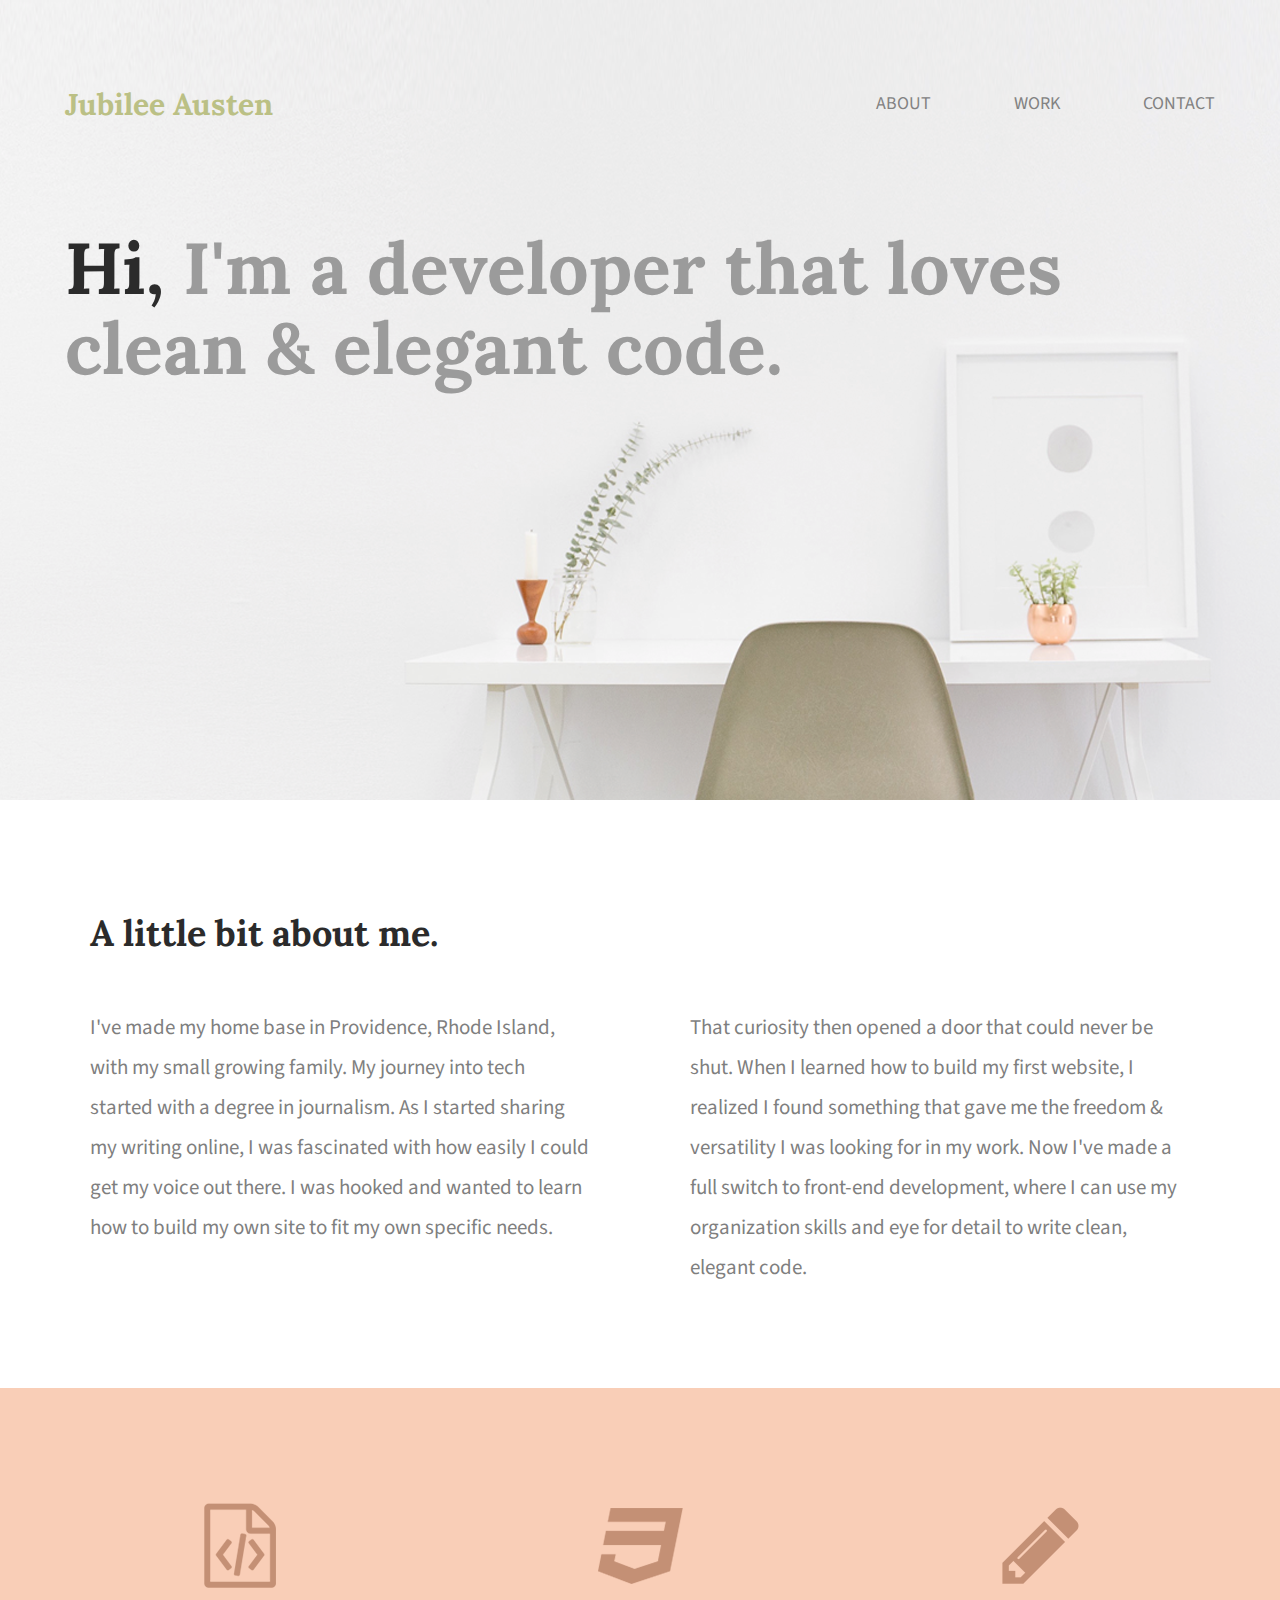
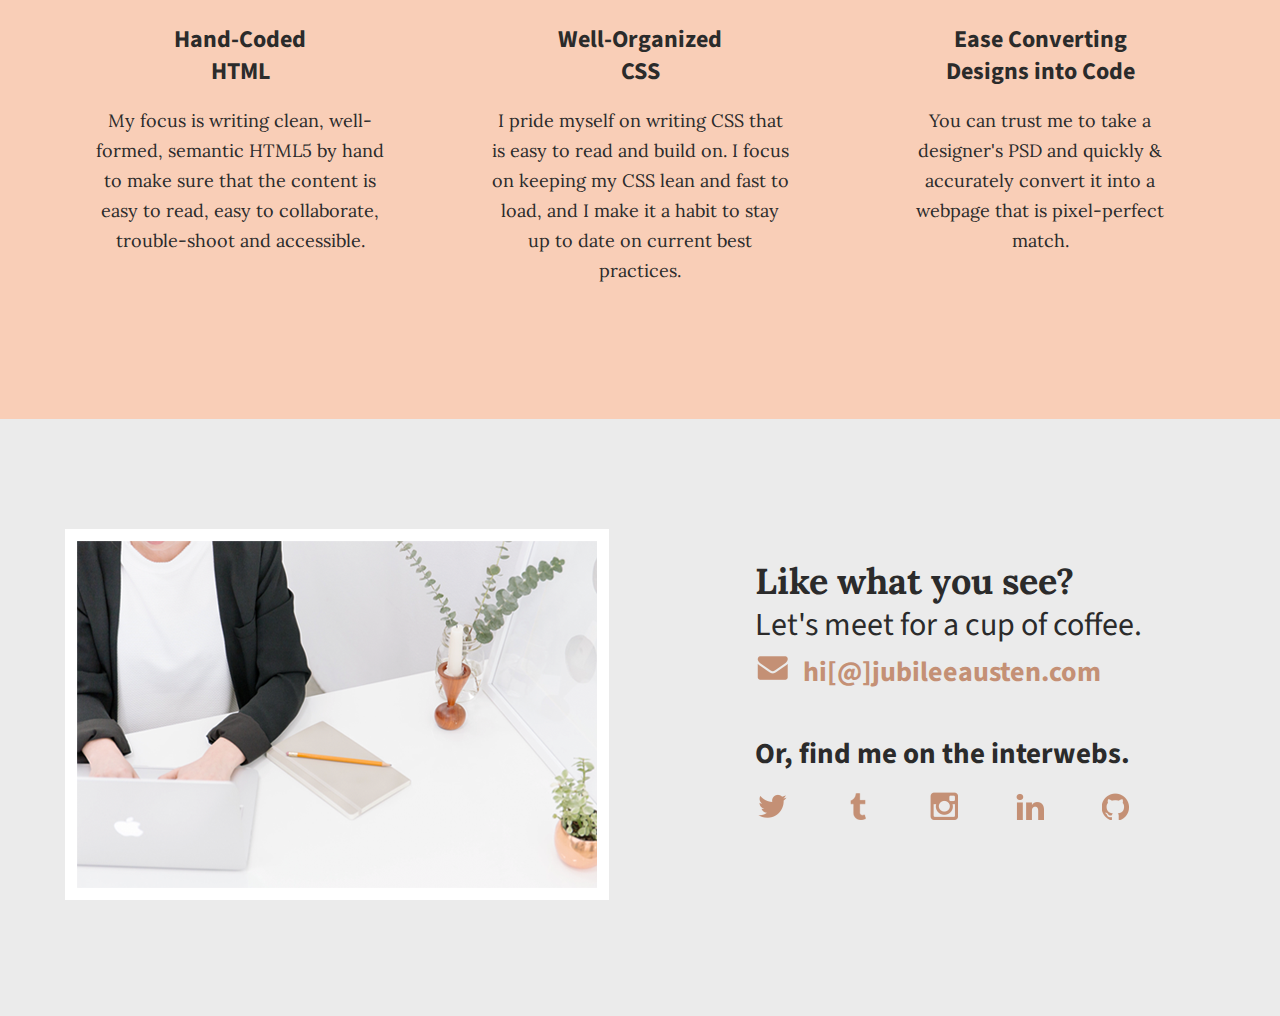
==== index.html @ e65fc7e5 "Skillcrush HTML/CSS Assignment" ====
<!doctype html>
<html lang="en">
    <head>
        <title>Jubilee Austen | Portfolio</title>
        <link rel="stylesheet" href="css/normalize.css">
        <link rel="stylesheet" href="css/main.css">
        <link href='https://fonts.googleapis.com/css?family=Source+Sans+Pro:400,700' rel='stylesheet' type='text/css'>
        <link rel="preconnect" href="https://fonts.gstatic.com">
<link href="https://fonts.googleapis.com/css2?family=Lora:wght@400;700&display=swap" rel="stylesheet">
    </head>
    <body>
        <header>
            <div class="full-width">
                <div class="half-width">
                    <h1>Jubilee Austen</h1>
                </div>
            <div class="half-width">
                    <nav>
                        <ul>
                            <li><a href="#about">About</a></li>
                            <li><a href="#work">Work</a></li>
                            <li><a href="#contact">Contact</a></li>
                        </ul>
                    </nav>
            </div>
            <h2><span>Hi,</span> I'm a developer that loves clean &amp; elegant code.</h2>
            </div>
        </header>
        <main>
            <section id="about">
            <div class="full-width">
                <h2>A little bit about me.</h2>
                <div class="half-width">
                <p>I've made my home base in Providence, Rhode Island, with my small growing family. My journey into tech started with a degree in journalism. As I started sharing my writing online, I was fascinated with how easily I could get my voice out there. I was hooked and wanted to learn how to build my own site to fit my own specific needs.</p>
                </div>
                <div class="half-width">
                <p>That curiosity then opened a door that could never be shut. When I learned how to build my first website, I realized I found something that gave me the freedom & versatility I was looking for in my work. Now I've made a full switch to front-end development, where I can use my organization skills and eye for detail to write clean, elegant code.</p>
                </div>
            </div>
            </section>
            <section id="work">
            <div class="full-width">
                <div class="third-width">
                    <img src="JubileeAusten/images-icons/html-icon.png" alt="HTML icon"/>
                    <h3>Hand-Coded HTML</h3>
                    <p>My focus is writing clean, well-formed, semantic HTML5 by hand to make sure that the content is easy to read, easy to collaborate, trouble-shoot and accessible.</p>
                </div>
                <div class="third-width">
                    <img src="JubileeAusten/images-icons/css-icon.png" alt="CSS icon"/>
                    <h3>Well-Organized CSS</h3>
                    <p>I pride myself on writing CSS that is easy to read and build on. I focus on keeping my CSS lean and fast to load, and I make it a habit to stay up to date on current best practices.</p>
                </div>
                <div class="third-width">
                    <img src="JubileeAusten/images-icons/pencil-icon.png" alt="Pencil icon"/>
                    <h3>Ease Converting Designs into Code</h3>
                    <p>You can trust me to take a designer's PSD and quickly & accurately convert it into a webpage that is pixel-perfect match.</p>
                </div>
            </div>
            </section>
        <footer id="contact">
            <div class="full-width">
                <div class="half-width">
                    <img src="JubileeAusten/images-icons/contact-image.png" id="Contact-img" alt="Contact image"/>
                </div>
                <div class="half-width">
                <h2>Like what you see?</h2>
                <h3 id="email-header">Let's meet for a cup of coffee.</h3>
                <img src= "JubileeAusten/images-icons/envelope.png" id="envelope" alt="envelope logo"/>
                <a href="hi@jubileeausten.com">hi[@]jubileeausten.com</a>
                <h3 id="socialmedia-header">Or, find me on the interwebs.</h3>
                <ul>
                    <li><img src="JubileeAusten/images-icons/twitter.png" alt="twitter-icon"></li>
                    <li><img src="JubileeAusten/images-icons/tumblr.png" alt="tumblr-icon"></li>
                    <li><img src="JubileeAusten/images-icons/instagram.png" alt="instagram-icon"></li>
                    <li><img src="JubileeAusten/images-icons/linkedin.png" alt="linkedin-icon"></li>
                    <li><img src="JubileeAusten/images-icons/github.png" alt="github-icon"></li>   
                </ul> 
                </div>
            </div>  
        </footer>
        </main>
        
    
    </body>
</html>
---- css/main.css ----
/***** BASE STYLES *****/

body {
    font-family: 'Source Sans Pro', sans-serif;
    color: #2b2b2b;
}

/***** GRID *****/

.full-width {
    width: 1200px;
    margin: 0 auto;
    overflow: auto;
}

.half-width {
    width: 600px;
    float: left;
}

.third-width {
    width: 400px;
    float: left;
}

/****** HEADER ******/

header {
    background: url(../JubileeAusten/images-icons/full-background.png);
    height: 800px;
    background-position: center;
    background-size: cover;
}

header h1 {
    padding: 65px 0 65px 25px;
    font-family: 'Lora', serif;
    font-size: 30px;
    color: #BBC085;
}

nav {
    float: right;
    padding: 75px 25px;
}

nav ul li {
    display: inline-block;
}

nav ul li a {
    text-transform:uppercase;
    text-decoration:none;
    font-size: 18px;
    color:#828282;
    padding-left: 80px;
}

header h2 {
    width: 1000px;
    clear: both;
    font-family: 'Lora', serif;
    font-size: 72px;
    line-height: 80px;
    color: #9b9b9b;
    padding: 20px 0 20px 25px;
}

header h2 span {
    color: #2b2b2b;
}



/****** ABOUT ******/

#about .full-width {
    padding: 80px 0;
}

#about h2 {
    font-family: 'Lora', serif;
    font-size: 36px;
    padding-left: 50px;
}

#about p {
    font-size: 21px;
    color: #7f7f7f;
    line-height: 40px;
    padding-left: 50px;
    padding-right: 50px;
}
/* work section */

#work {
    background-color: #F9CEB7;
    text-align: center;
}

#work .full-width {
    padding: 115px 0;
}

#work img {
    padding-bottom: 30px;
}

#work h3 {
    font-size: 24px;
    line-height: 32px;
    width: 190px;
    margin: 0 auto;
}

#work p {
    font-family: 'Lora', serif;
    font-size: 18px;
    line-height: 30px;
    padding: 0 50px;
}

/* Contact Section */

#contact {
    background-color: #EBEBEB;
}

#contact .full-width {
    padding: 110px 0;
}

#contact img#Contact-img {
    border: 12px solid #ffffff;
    margin-left: 25px;
}

#contact h2, #contact #email-header, #contact #socialmedia-header, #contact ul {
    padding-left: 115px;
}

#contact #envelope {
    padding: 0 10px 0 115px;
}

#contact h2 {
    font-family: 'Lora', serif;
    font-size: 36px;
    line-height: 44px;
}

#contact #email-header {
    font-size: 32px;
    font-weight: 400;
    line-height: 44px;
    margin: -30px 0 5px 0;
}

#contact #socialmedia-header {
    font-weight: bold;
    font-size: 29px;
    line-height: 44px;
    margin: 40px 0 0 0;
}

#contact a {
    text-decoration:none;
    color: #C49075;
    font-weight: bold;
    font-size: 28px;
}

#contact ul {
    list-style: none;
}

#contact ul li {
    display: inline-block;
}

#contact ul img {
    padding-right: 48px;
}
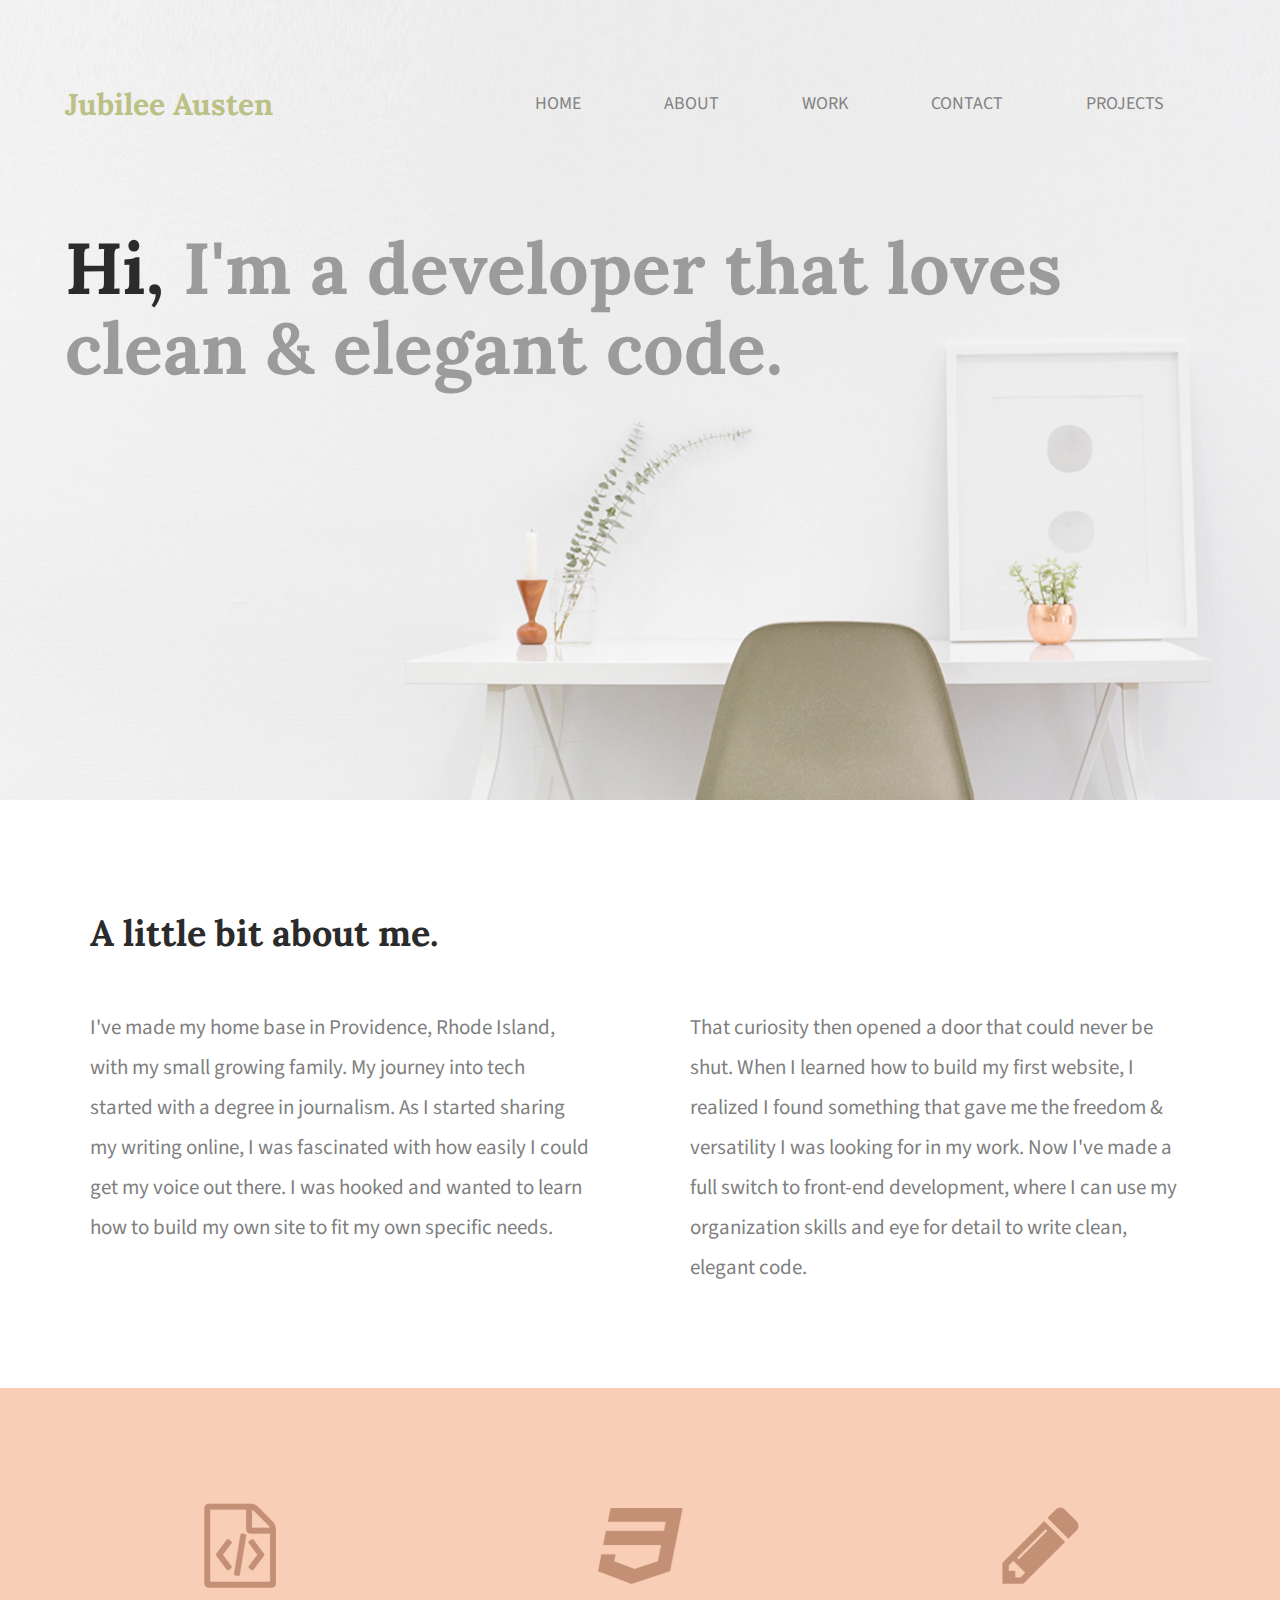
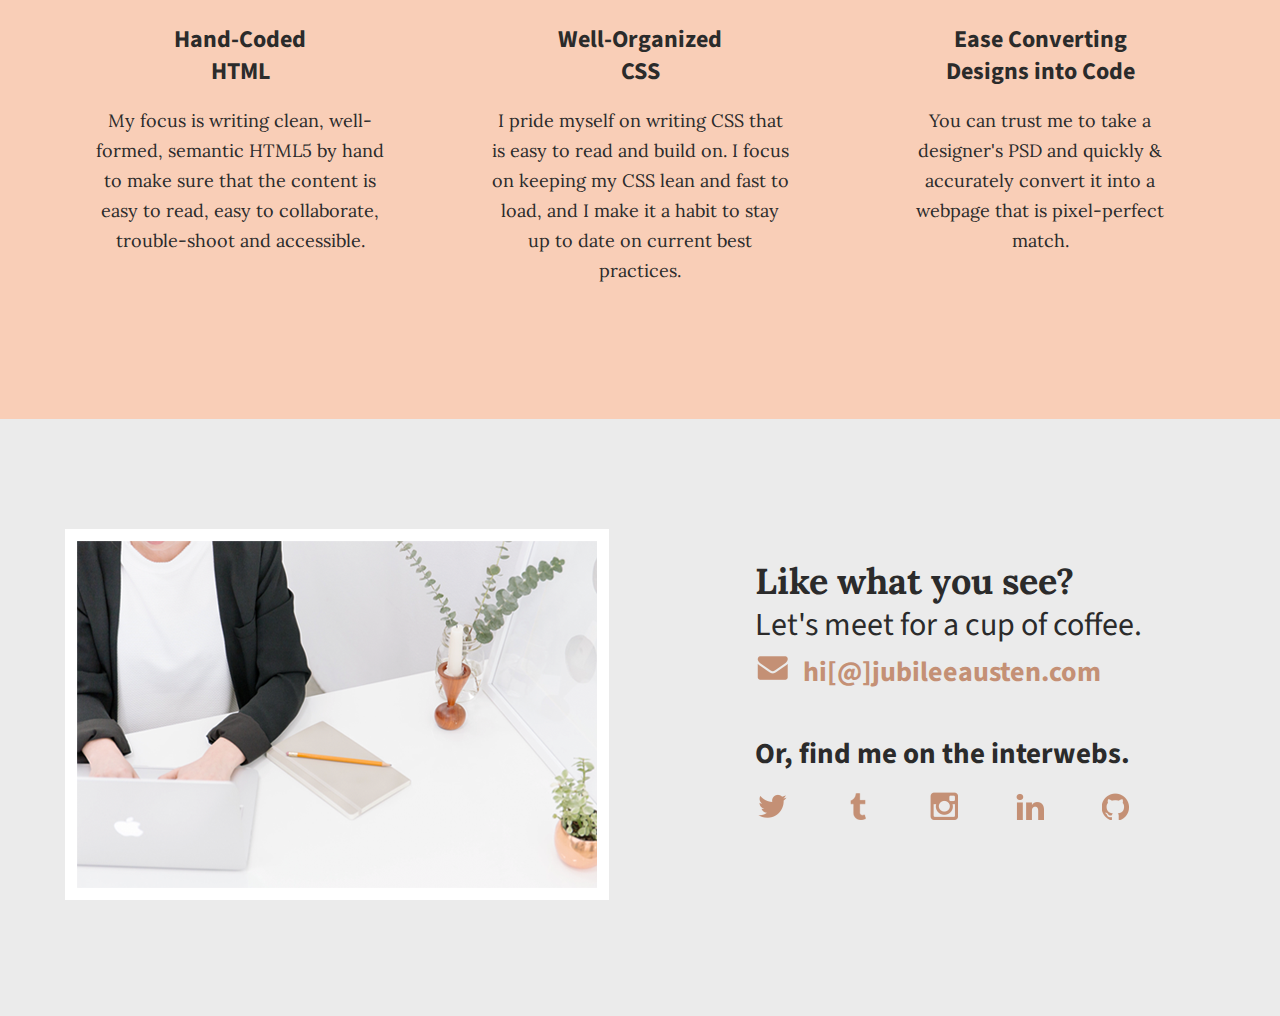
==== commit 81bbb041: "Added Extra Page" ====
--- a/index.html
+++ b/index.html
@@ -17,9 +17,11 @@
             <div class="half-width">
                     <nav>
                         <ul>
-                            <li><a href="#about">About</a></li>
-                            <li><a href="#work">Work</a></li>
-                            <li><a href="#contact">Contact</a></li>
+                            <li><a href="#">home</a></li>
+                            <li><a href="#about">about</a></li>
+                            <li><a href="#work">work</a></li>
+                            <li><a href="#contact">contact</a></li>
+                            <li><a href="projects/index.html">projects</a></li>
                         </ul>
                     </nav>
             </div>
--- a/css/main.css
+++ b/css/main.css
@@ -41,7 +41,8 @@
 
 nav {
     float: right;
-    padding: 75px 25px;
+    padding: 75px 25px 75px 0px;
+    width: 800px;
 }
 
 nav ul li {
